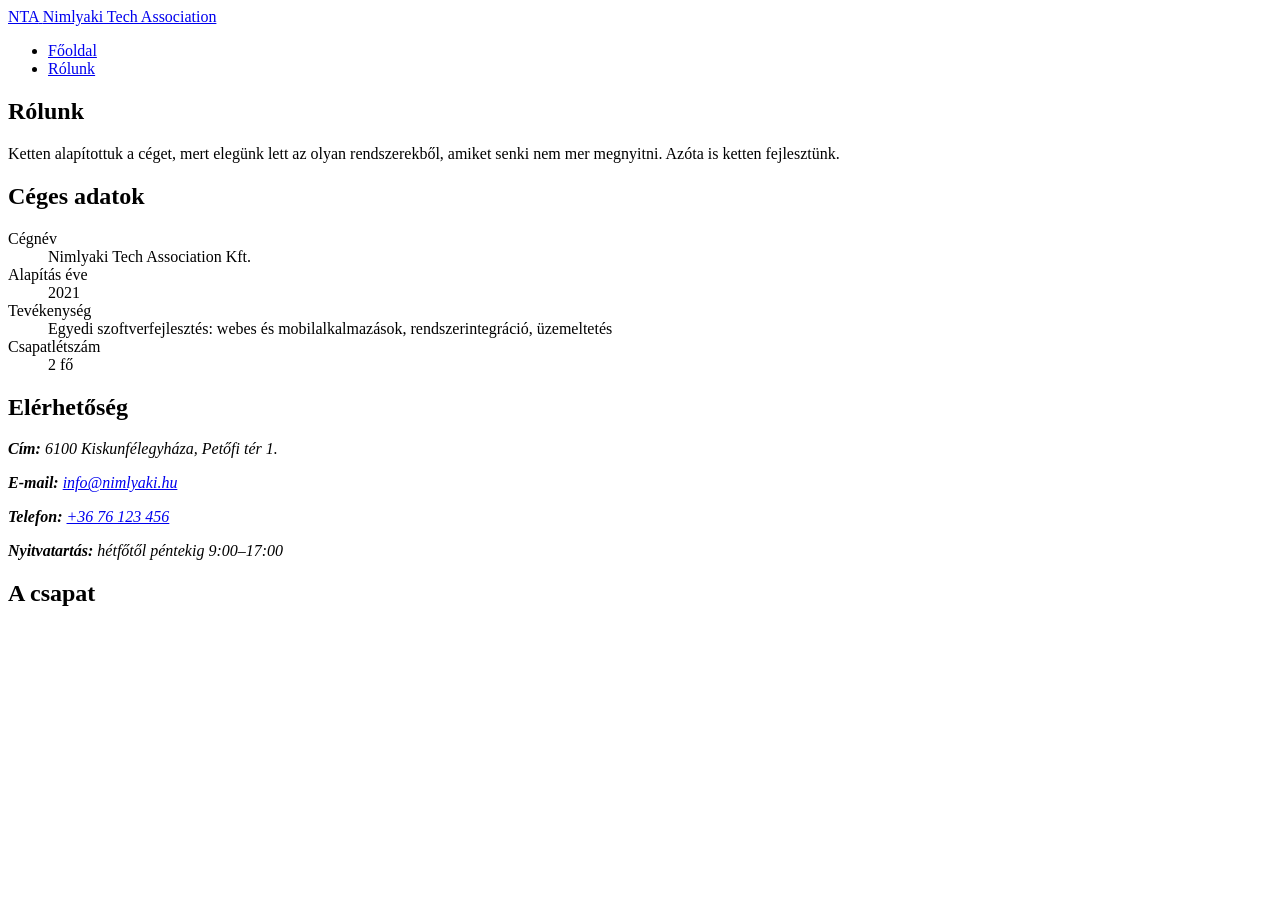
==== rolunk.html @ 2f7d1f88 "fejlec," ====
<!DOCTYPE html>
<html lang="hu">
<head>
  <meta charset="UTF-8">
  <meta name="viewport" content="width=device-width, initial-scale=1.0">
  <title>Rólunk – Nimlyaki Tech Association</title>
  <meta name="description" content="A Nimlyaki Tech Association adatai, elérhetősége és csapata.">
  <link rel="preconnect" href="https://fonts.googleapis.com">
  <link rel="preconnect" href="https://fonts.gstatic.com" crossorigin>
  <link rel="stylesheet" href="https://fonts.googleapis.com/css2?family=IBM+Plex+Sans:wght@400;500&family=Space+Grotesk:wght@500;700&display=swap">
  <link rel="stylesheet" href="css/stilus.css">
</head>
<body>

  <!-- Fejléc: logó + navigáció -->
  <header class="fejlec">
    <a class="logo" href="index.html">
      <span class="logo-jel">NTA</span>
      <span class="logo-nev">Nimlyaki Tech Association</span>
    </a>

    <nav class="menu" aria-label="Fő navigáció">
      <ul>
        <li><a href="index.html">Főoldal</a></li>
        <li><a href="rolunk.html" aria-current="page">Rólunk</a></li>
      </ul>
    </nav>
  </header>

  <main>

    <section class="oldalcim">
      <h1>Rólunk</h1>
      <p>
        Ketten alapítottuk a céget, mert elegünk lett az olyan rendszerekből,
        amiket senki nem mer megnyitni. Azóta is ketten fejlesztünk.
      </p>
    </section>

    <!-- Cégadatok -->
    <section class="adatok">
      <h2>Céges adatok</h2>
      <dl class="adatlista">
        <div class="adatsor">
          <dt>Cégnév</dt>
          <dd>Nimlyaki Tech Association Kft.</dd>
        </div>
        <div class="adatsor">
          <dt>Alapítás éve</dt>
          <dd>2021</dd>
        </div>
        <div class="adatsor">
          <dt>Tevékenység</dt>
          <dd>Egyedi szoftverfejlesztés: webes és mobilalkalmazások, rendszerintegráció, üzemeltetés</dd>
        </div>
        <div class="adatsor">
          <dt>Csapatlétszám</dt>
          <dd>2 fő</dd>
        </div>
      </dl>
    </section>

    <!-- Elérhetőség -->
    <section class="elerhetoseg">
      <h2>Elérhetőség</h2>
      <address class="cim">
        <p><strong>Cím:</strong> 6100 Kiskunfélegyháza, Petőfi tér 1.</p>
        <p><strong>E-mail:</strong> <a href="mailto:info@nimlyaki.hu">info@nimlyaki.hu</a></p>
        <p><strong>Telefon:</strong> <a href="tel:+3676123456">+36 76 123 456</a></p>
        <p><strong>Nyitvatartás:</strong> hétfőtől péntekig 9:00–17:00</p>
      </address>
    </section>

    <!-- Csapattagok -->
    <section class="csapat">
      <h2>A csapat</h2>



</body>
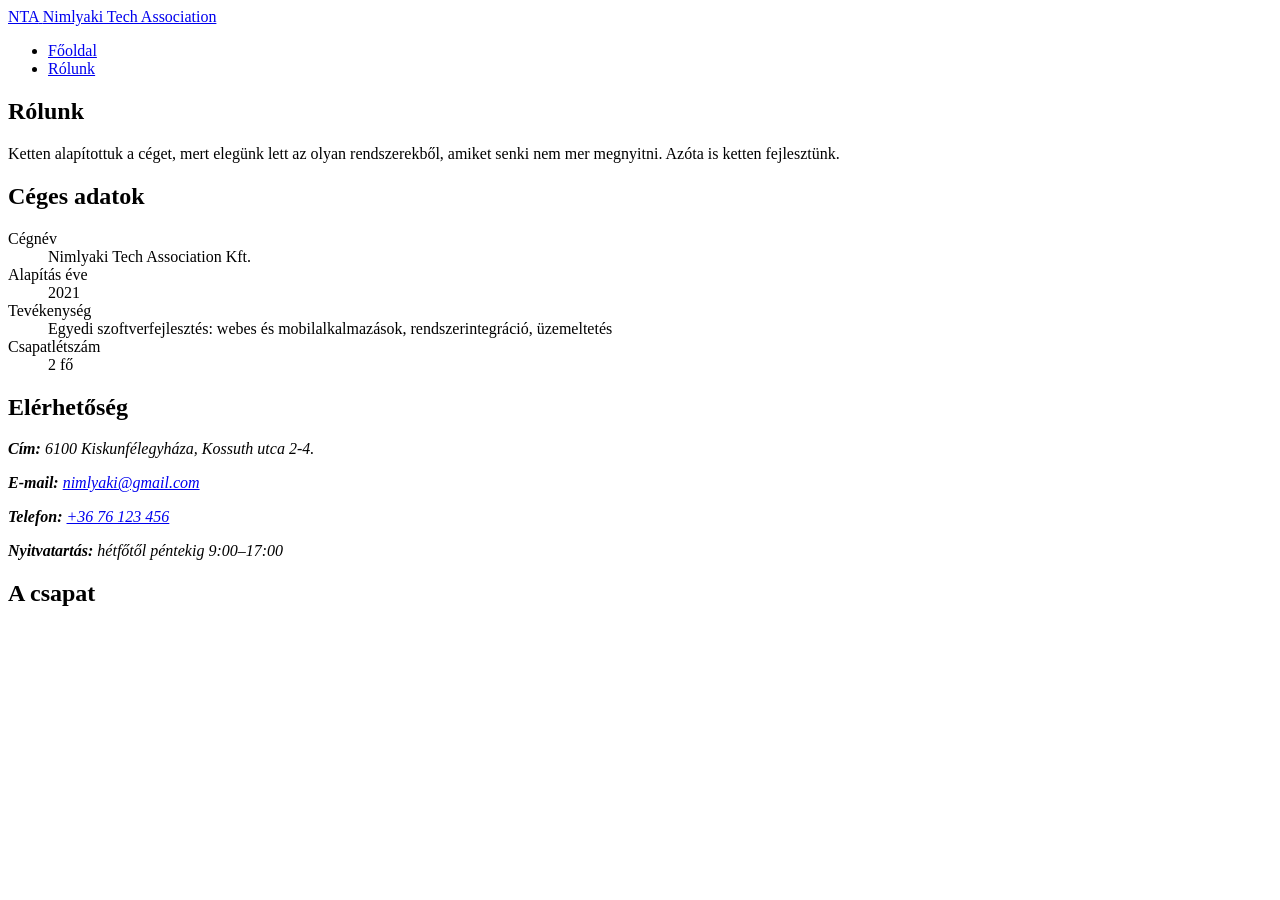
==== commit 809ed364: "cim javitasa" ====
--- a/rolunk.html
+++ b/rolunk.html
@@ -64,8 +64,8 @@
     <section class="elerhetoseg">
       <h2>Elérhetőség</h2>
       <address class="cim">
-        <p><strong>Cím:</strong> 6100 Kiskunfélegyháza, Petőfi tér 1.</p>
-        <p><strong>E-mail:</strong> <a href="mailto:info@nimlyaki.hu">info@nimlyaki.hu</a></p>
+        <p><strong>Cím:</strong> 6100 Kiskunfélegyháza, Kossuth utca 2-4.</p>
+        <p><strong>E-mail:</strong> <a href="mailto:nimlyaki@gmail.com ">nimlyaki@gmail.com</a></p>
         <p><strong>Telefon:</strong> <a href="tel:+3676123456">+36 76 123 456</a></p>
         <p><strong>Nyitvatartás:</strong> hétfőtől péntekig 9:00–17:00</p>
       </address>
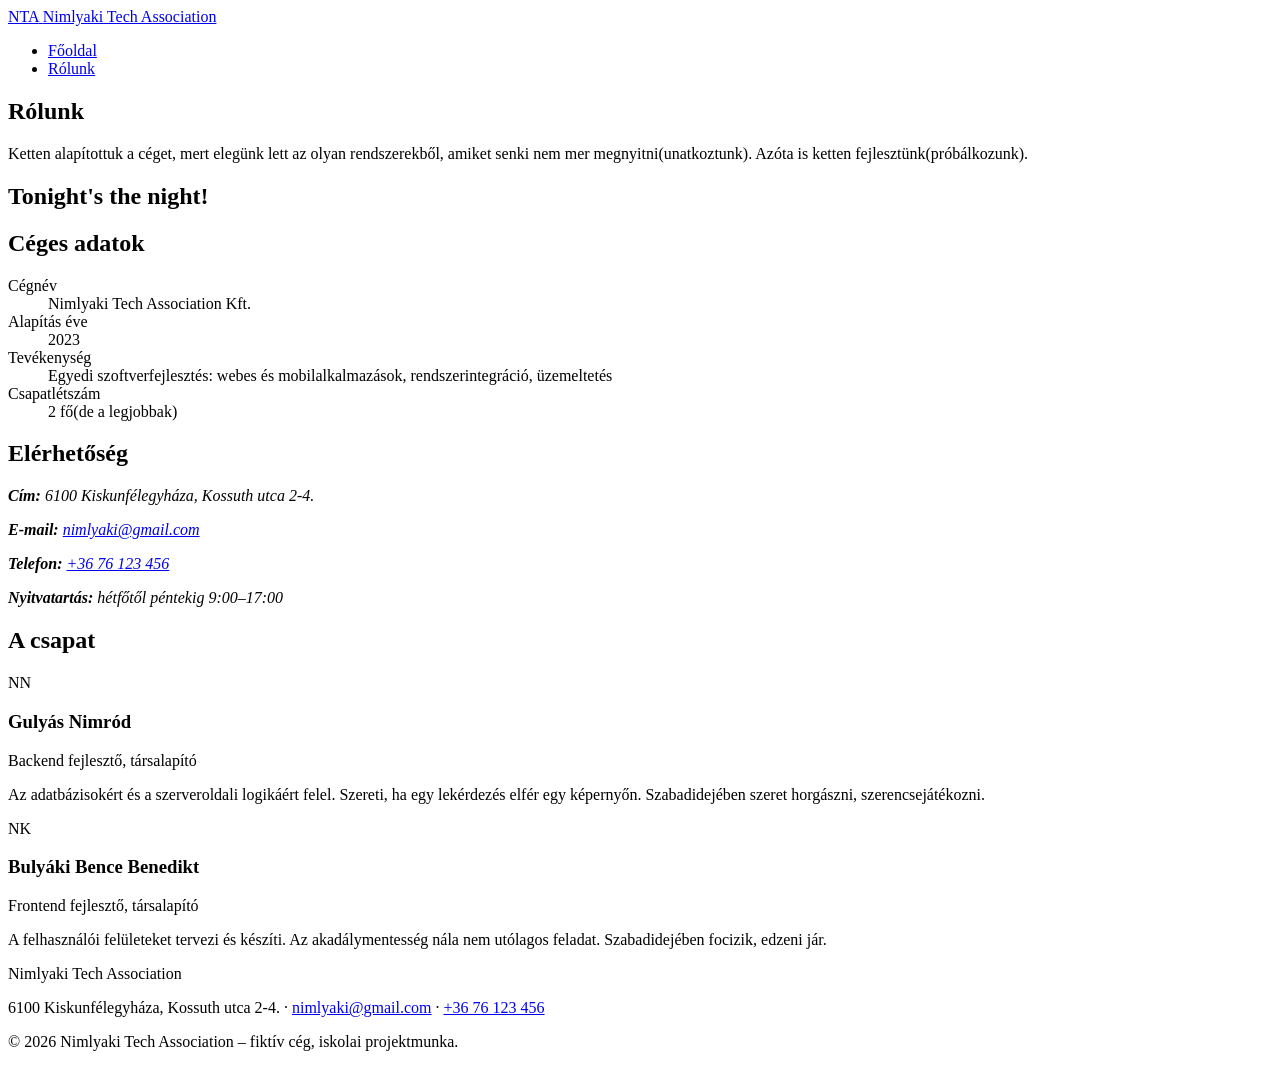
==== commit 5d493cd5: "styles css edit, rolunk html lablec, csapat, elerhetoseg, motto" ====
--- a/rolunk.html
+++ b/rolunk.html
@@ -1,5 +1,6 @@
 <!DOCTYPE html>
 <html lang="hu">
+
 <head>
   <meta charset="UTF-8">
   <meta name="viewport" content="width=device-width, initial-scale=1.0">
@@ -7,9 +8,11 @@
   <meta name="description" content="A Nimlyaki Tech Association adatai, elérhetősége és csapata.">
   <link rel="preconnect" href="https://fonts.googleapis.com">
   <link rel="preconnect" href="https://fonts.gstatic.com" crossorigin>
-  <link rel="stylesheet" href="https://fonts.googleapis.com/css2?family=IBM+Plex+Sans:wght@400;500&family=Space+Grotesk:wght@500;700&display=swap">
+  <link rel="stylesheet"
+    href="https://fonts.googleapis.com/css2?family=IBM+Plex+Sans:wght@400;500&family=Space+Grotesk:wght@500;700&display=swap">
   <link rel="stylesheet" href="css/stilus.css">
 </head>
+
 <body>
 
   <!-- Fejléc: logó + navigáció -->
@@ -33,8 +36,12 @@
       <h1>Rólunk</h1>
       <p>
         Ketten alapítottuk a céget, mert elegünk lett az olyan rendszerekből,
-        amiket senki nem mer megnyitni. Azóta is ketten fejlesztünk.
+        amiket senki nem mer megnyitni(unatkoztunk). Azóta is ketten fejlesztünk(próbálkozunk).
       </p>
+    </section>
+
+    <section class="motto">
+      <h1 aril><strong>Tonight's the night!</strong></h1>
     </section>
 
     <!-- Cégadatok -->
@@ -47,7 +54,7 @@
         </div>
         <div class="adatsor">
           <dt>Alapítás éve</dt>
-          <dd>2021</dd>
+          <dd>2023</dd>
         </div>
         <div class="adatsor">
           <dt>Tevékenység</dt>
@@ -55,7 +62,7 @@
         </div>
         <div class="adatsor">
           <dt>Csapatlétszám</dt>
-          <dd>2 fő</dd>
+          <dd>2 fő(de a legjobbak)</dd>
         </div>
       </dl>
     </section>
@@ -71,10 +78,45 @@
       </address>
     </section>
 
-    <!-- Csapattagok -->
     <section class="csapat">
       <h2>A csapat</h2>
 
+      <div class="racs">
+        <article class="tag">
+          <p class="tag-monogram">NN</p>
+          <h3>Gulyás Nimród</h3>
+          <p class="tag-szerep">Backend fejlesztő, társalapító</p>
+          <p>
+            Az adatbázisokért és a szerveroldali logikáért felel. Szereti, ha egy
+            lekérdezés elfér egy képernyőn. Szabadidejében szeret horgászni, szerencsejátékozni.
+          </p>
+        </article>
+
+        <article class="tag">
+          <p class="tag-monogram">NK</p>
+          <h3>Bulyáki Bence Benedikt</h3>
+          <p class="tag-szerep">Frontend fejlesztő, társalapító</p>
+          <p>
+            A felhasználói felületeket tervezi és készíti. Az akadálymentesség nála
+            nem utólagos feladat. Szabadidejében focizik, edzeni jár.
+          </p>
+        </article>
+      </div>
+    </section>
+
+  </main>
+
+  <!-- Lábléc -->
+  <footer class="lablec">
+    <p class="lablec-nev">Nimlyaki Tech Association</p>
+    <p>6100 Kiskunfélegyháza, Kossuth utca 2-4. &middot; <a href="mailto:nimlyaki@gmail.com">nimlyaki@gmail.com</a> &middot; <a
+        href="tel:+3676123456">+36 76 123 456</a></p>
+    <p class="lablec-kicsi">&copy; 2026 Nimlyaki Tech Association – fiktív cég, iskolai projektmunka.</p>
+  </footer>
+
+</body>
+
+</html>
 
 
 </body>
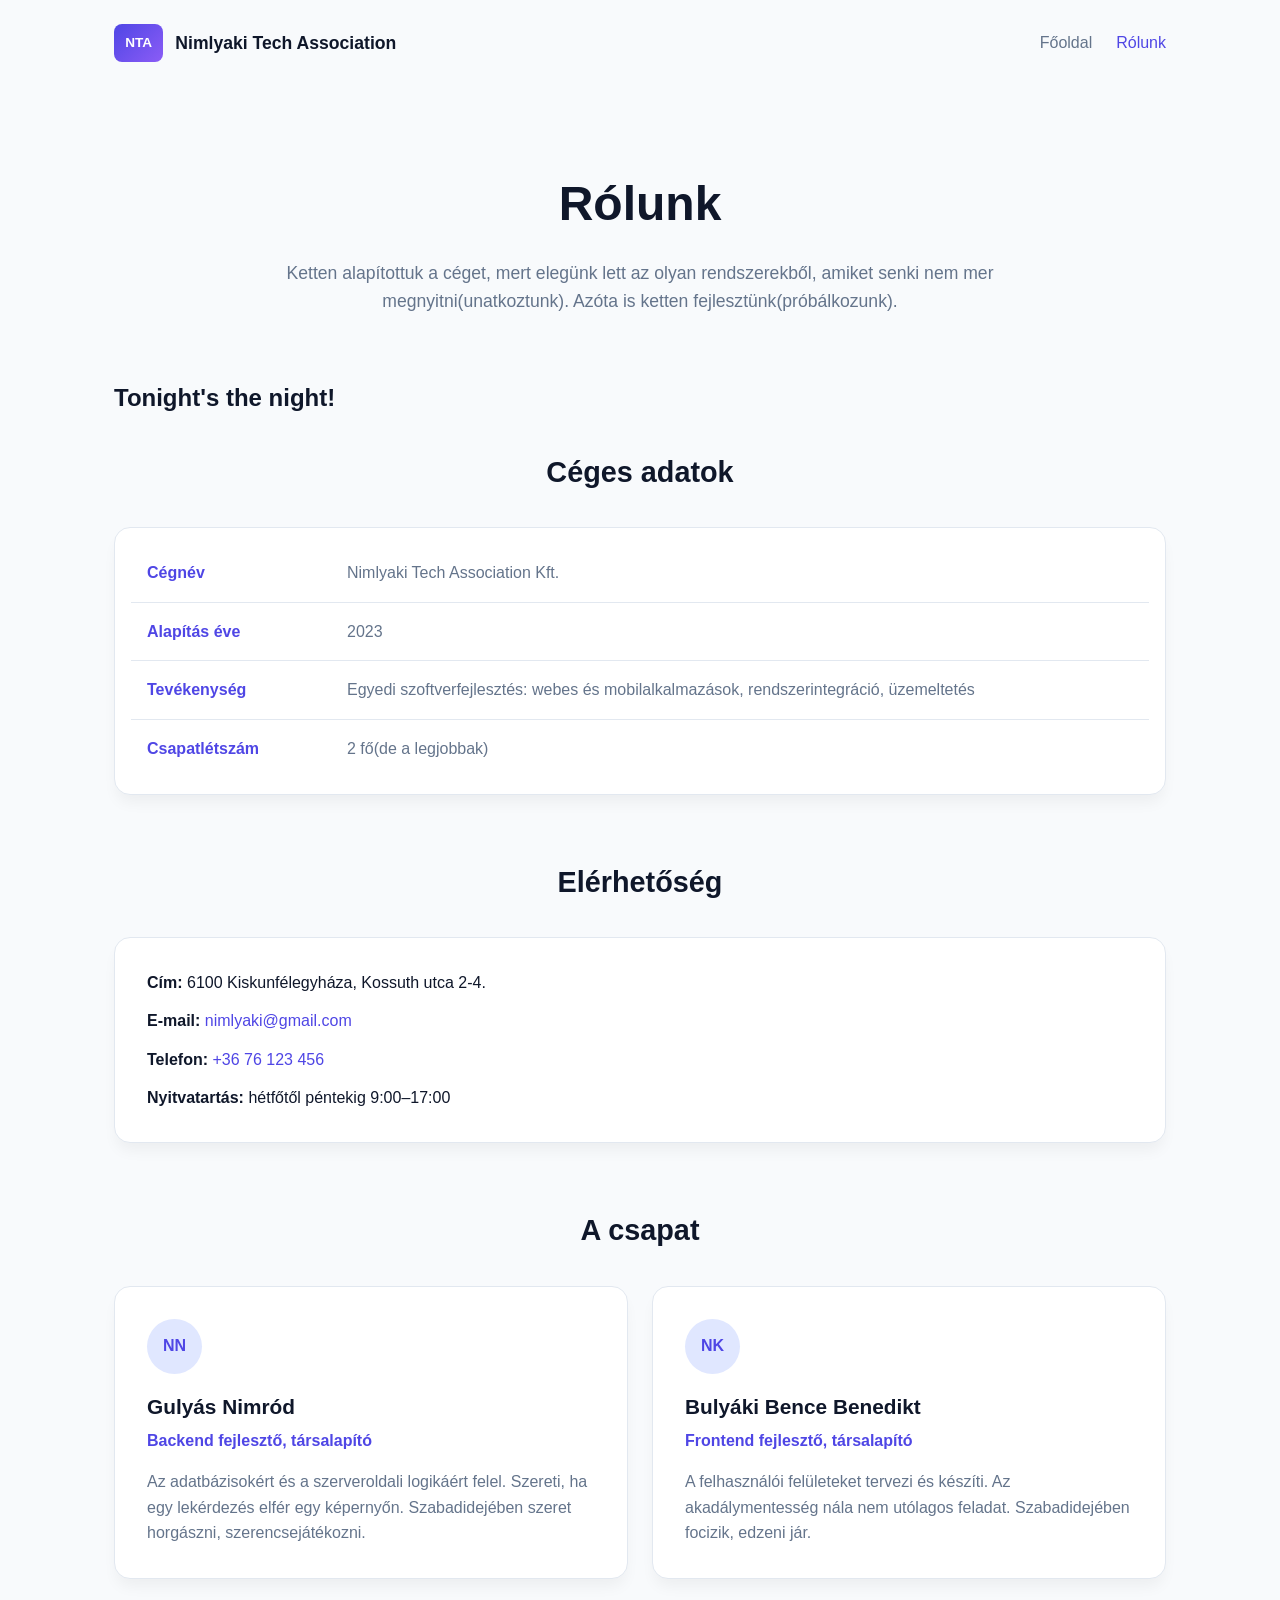
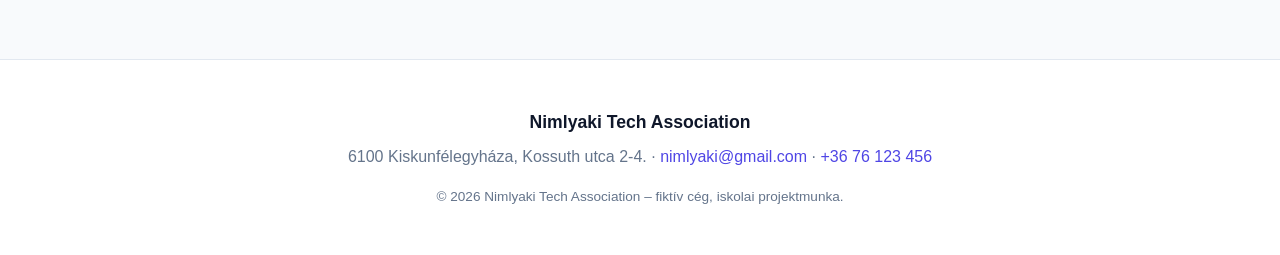
==== commit dab6a8c3: "css szinbeli igazitas" ====
--- a/rolunk.html
+++ b/rolunk.html
@@ -10,7 +10,8 @@
   <link rel="preconnect" href="https://fonts.gstatic.com" crossorigin>
   <link rel="stylesheet"
     href="https://fonts.googleapis.com/css2?family=IBM+Plex+Sans:wght@400;500&family=Space+Grotesk:wght@500;700&display=swap">
-  <link rel="stylesheet" href="css/stilus.css">
+  <link rel="stylesheet" href="rolunk.css">  
+
 </head>
 
 <body>
--- a/rolunk.css
+++ b/rolunk.css
@@ -0,0 +1,390 @@
+
+:root {
+    --primary: #4f46e5;
+    --primary-hover: #4338ca;
+
+    --bg-body: #f8fafc;
+    --bg-card: #ffffff;
+
+    --text-main: #0f172a;
+    --text-muted: #64748b;
+
+    --accent-light: #e0e7ff;
+    --border-color: #e2e8f0;
+
+    --radius-sm: 8px;
+    --radius-lg: 16px;
+
+    --shadow-sm: 0 1px 3px rgba(0, 0, 0, 0.1);
+    --shadow-md: 0 10px 15px -3px rgba(0, 0, 0, 0.05);
+}
+
+
+/* Alap beállítások */
+
+* {
+    box-sizing: border-box;
+    margin: 0;
+    padding: 0;
+}
+
+body {
+    font-family: Arial, sans-serif;
+    background-color: var(--bg-body);
+    color: var(--text-main);
+    line-height: 1.6;
+    min-height: 100vh;
+}
+
+
+/* ==========================================
+   Fejléc
+========================================== */
+
+.fejlec {
+    max-width: 1100px;
+    margin: 0 auto;
+    padding: 1.5rem;
+
+    display: flex;
+    justify-content: space-between;
+    align-items: center;
+}
+
+.logo {
+    display: flex;
+    align-items: center;
+    gap: 0.75rem;
+
+    text-decoration: none;
+    color: var(--text-main);
+    font-weight: bold;
+}
+
+.logo-jel {
+    background: linear-gradient(135deg, var(--primary), #8b5cf6);
+    color: white;
+
+    padding: 0.5rem 0.7rem;
+    border-radius: var(--radius-sm);
+
+    font-size: 0.85rem;
+}
+
+.logo-nev {
+    font-size: 1.1rem;
+}
+
+
+/* ==========================================
+   Navigáció
+========================================== */
+
+.menu ul {
+    display: flex;
+    list-style: none;
+    gap: 1.5rem;
+}
+
+.menu a {
+    text-decoration: none;
+    color: var(--text-muted);
+    font-weight: 500;
+
+    transition: color 0.2s;
+}
+
+.menu a:hover,
+.menu a[aria-current="page"] {
+    color: var(--primary);
+}
+
+
+/* ==========================================
+   Fő tartalom
+========================================== */
+
+main {
+    max-width: 1100px;
+    margin: 0 auto;
+    padding: 2rem 1.5rem 5rem;
+}
+
+
+/* ==========================================
+   Oldalcím
+========================================== */
+
+.oldalcim {
+    text-align: center;
+
+    padding: 3rem 1rem 4rem;
+
+    max-width: 780px;
+    margin: 0 auto;
+}
+
+.oldalcim h1 {
+    font-size: 3rem;
+    margin-bottom: 1rem;
+}
+
+.oldalcim p {
+    font-size: 1.1rem;
+    color: var(--text-muted);
+}
+
+
+/* ==========================================
+   Céges adatok
+========================================== */
+
+.adatok {
+    margin-top: 2rem;
+}
+
+.adatok h2,
+.elerhetoseg h2,
+.csapat h2 {
+    text-align: center;
+
+    font-size: 1.8rem;
+    margin-bottom: 2rem;
+}
+
+
+/* Adatok kártya */
+
+.adatlista {
+    background-color: var(--bg-card);
+
+    border: 1px solid var(--border-color);
+    border-radius: var(--radius-lg);
+
+    box-shadow: var(--shadow-md);
+
+    padding: 1rem;
+}
+
+.adatsor {
+    display: flex;
+
+    padding: 1rem;
+
+    border-bottom: 1px solid var(--border-color);
+}
+
+.adatsor:last-child {
+    border-bottom: none;
+}
+
+.adatsor dt {
+    width: 200px;
+
+    font-weight: bold;
+    color: var(--primary);
+}
+
+.adatsor dd {
+    color: var(--text-muted);
+}
+
+
+/* ==========================================
+   Elérhetőség
+========================================== */
+
+.elerhetoseg {
+    margin-top: 4rem;
+}
+
+.cim {
+    background-color: var(--bg-card);
+
+    padding: 2rem;
+
+    border: 1px solid var(--border-color);
+    border-radius: var(--radius-lg);
+
+    box-shadow: var(--shadow-md);
+
+    font-style: normal;
+}
+
+.cim p {
+    margin-bottom: 0.8rem;
+}
+
+.cim p:last-child {
+    margin-bottom: 0;
+}
+
+.cim strong {
+    color: var(--text-main);
+}
+
+.cim a {
+    color: var(--primary);
+    text-decoration: none;
+}
+
+.cim a:hover {
+    color: var(--primary-hover);
+    text-decoration: underline;
+}
+
+
+/* ==========================================
+   Csapat
+========================================== */
+
+.csapat {
+    margin-top: 4rem;
+}
+
+.racs {
+    display: grid;
+
+    grid-template-columns: repeat(2, 1fr);
+
+    gap: 1.5rem;
+}
+
+.tag {
+    background-color: var(--bg-card);
+
+    padding: 2rem;
+
+    border-radius: var(--radius-lg);
+    border: 1px solid var(--border-color);
+
+    box-shadow: var(--shadow-md);
+
+    transition: transform 0.2s, box-shadow 0.2s;
+}
+
+.tag:hover {
+    transform: translateY(-4px);
+
+    box-shadow: var(--shadow-md);
+}
+
+
+/* Monogram */
+
+.tag-monogram {
+    width: 55px;
+    height: 55px;
+
+    display: flex;
+    align-items: center;
+    justify-content: center;
+
+    background-color: var(--accent-light);
+    color: var(--primary);
+
+    border-radius: 50%;
+
+    font-weight: bold;
+
+    margin-bottom: 1rem;
+}
+
+.tag h3 {
+    font-size: 1.3rem;
+    margin-bottom: 0.3rem;
+}
+
+.tag-szerep {
+    color: var(--primary);
+    font-weight: bold;
+
+    margin-bottom: 1rem;
+}
+
+.tag > p:last-child {
+    color: var(--text-muted);
+}
+
+
+/* ==========================================
+   Lábléc
+========================================== */
+
+.lablec {
+    text-align: center;
+
+    background-color: #ffffff;
+
+    border-top: 1px solid var(--border-color);
+
+    padding: 3rem 1.5rem;
+
+    color: var(--text-muted);
+}
+
+.lablec-nev {
+    color: var(--text-main);
+
+    font-size: 1.1rem;
+    font-weight: bold;
+
+    margin-bottom: 0.5rem;
+}
+
+.lablec a {
+    color: var(--primary);
+    text-decoration: none;
+}
+
+.lablec a:hover {
+    text-decoration: underline;
+}
+
+.lablec-kicsi {
+    margin-top: 1rem;
+    font-size: 0.85rem;
+}
+
+
+/* ==========================================
+   Mobil nézet
+========================================== */
+
+@media (max-width: 640px) {
+
+    .fejlec {
+        flex-direction: column;
+        gap: 1.25rem;
+    }
+
+    .menu ul {
+        gap: 1rem;
+    }
+
+    .oldalcim {
+        padding: 2rem 0;
+    }
+
+    .oldalcim h1 {
+        font-size: 2.3rem;
+    }
+
+    .adatsor {
+        flex-direction: column;
+        gap: 0.3rem;
+    }
+
+    .adatsor dt {
+        width: 100%;
+    }
+
+    .racs {
+        grid-template-columns: 1fr;
+    }
+
+    .tag {
+        width: 100%;
+    }
+}
+```
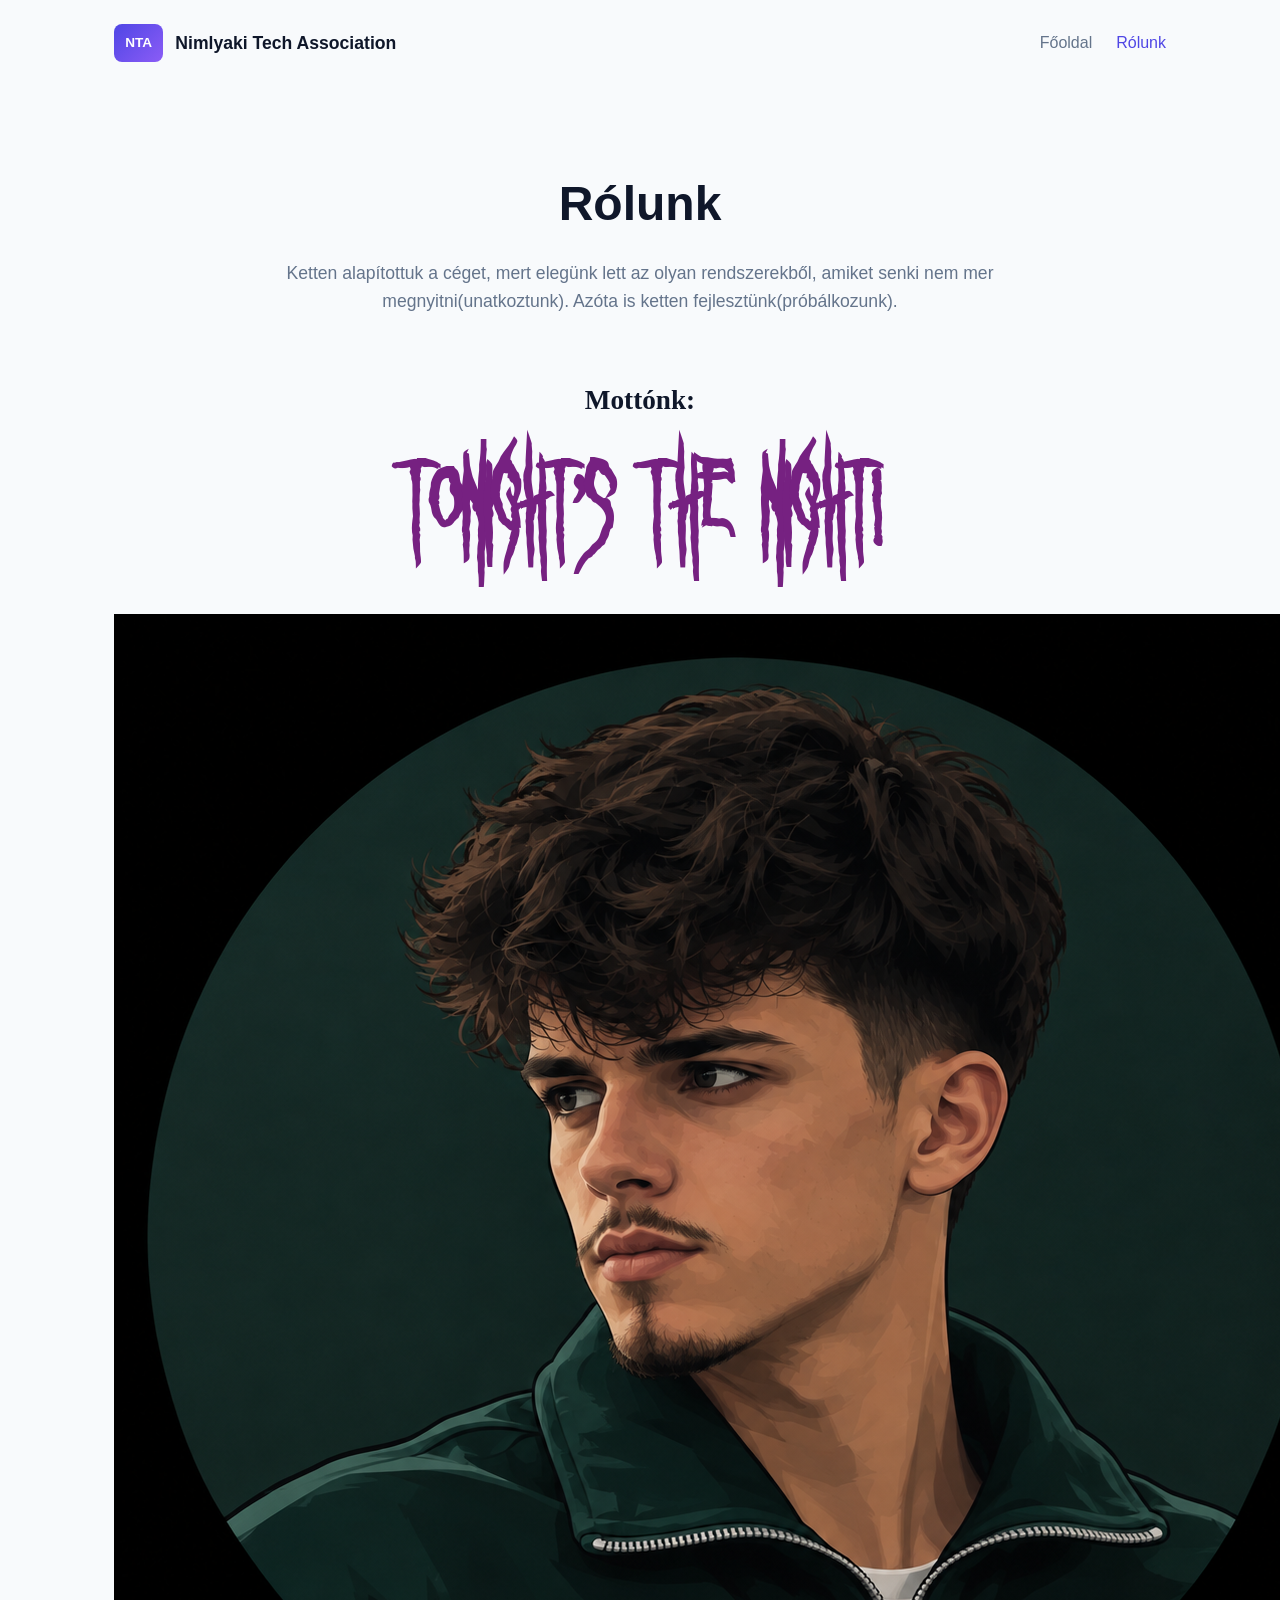
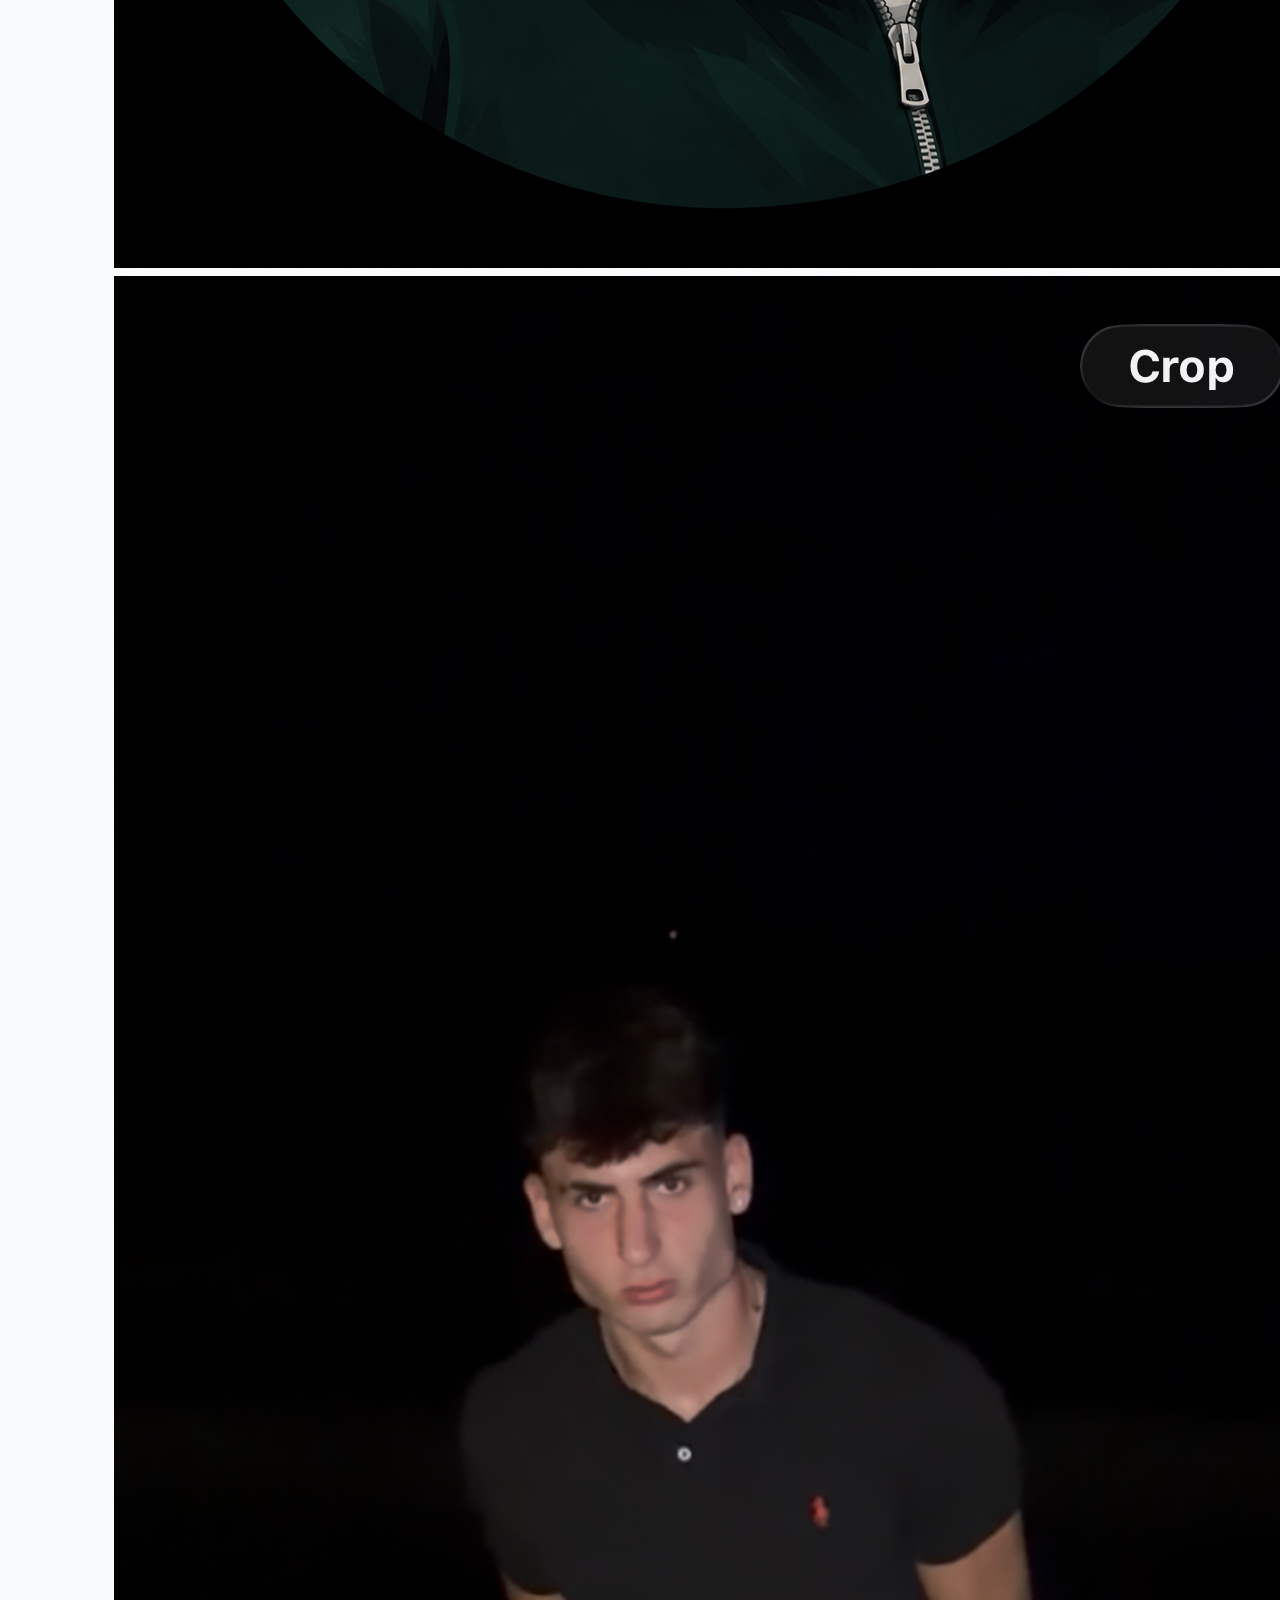
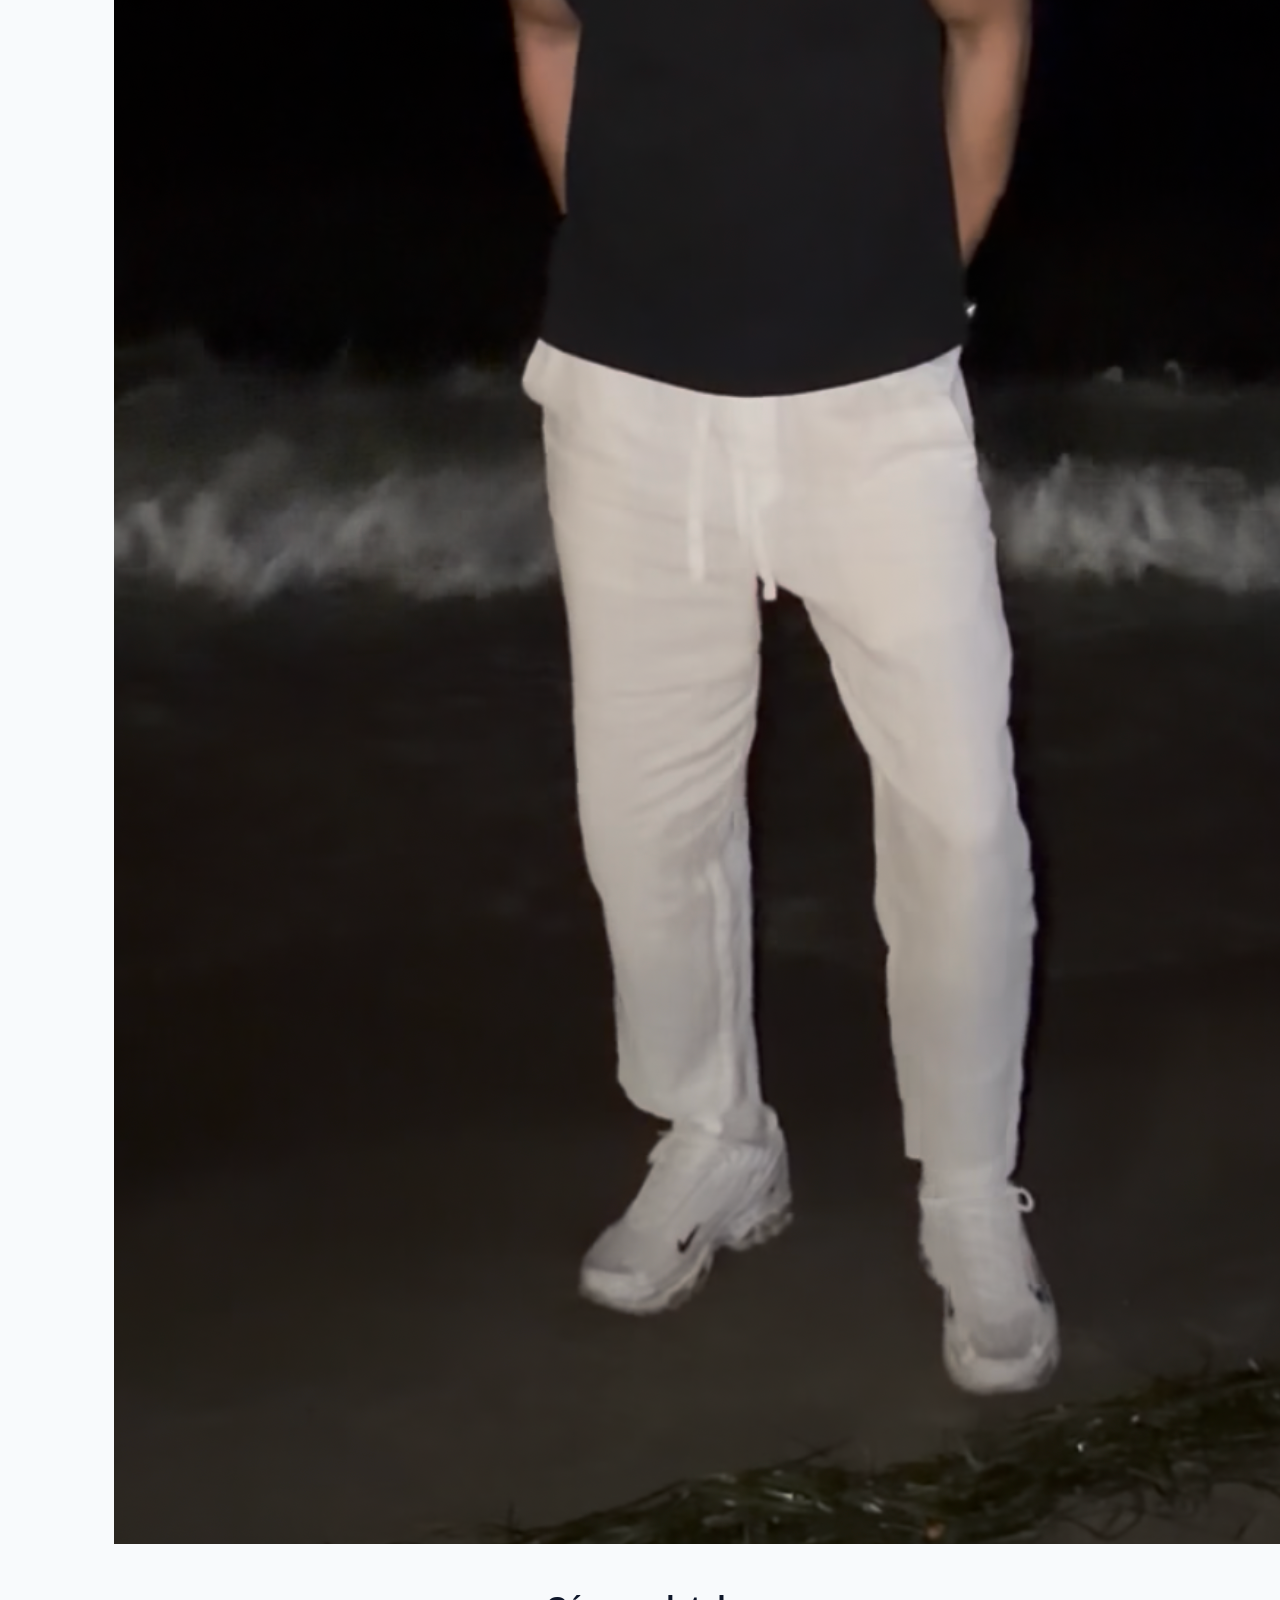
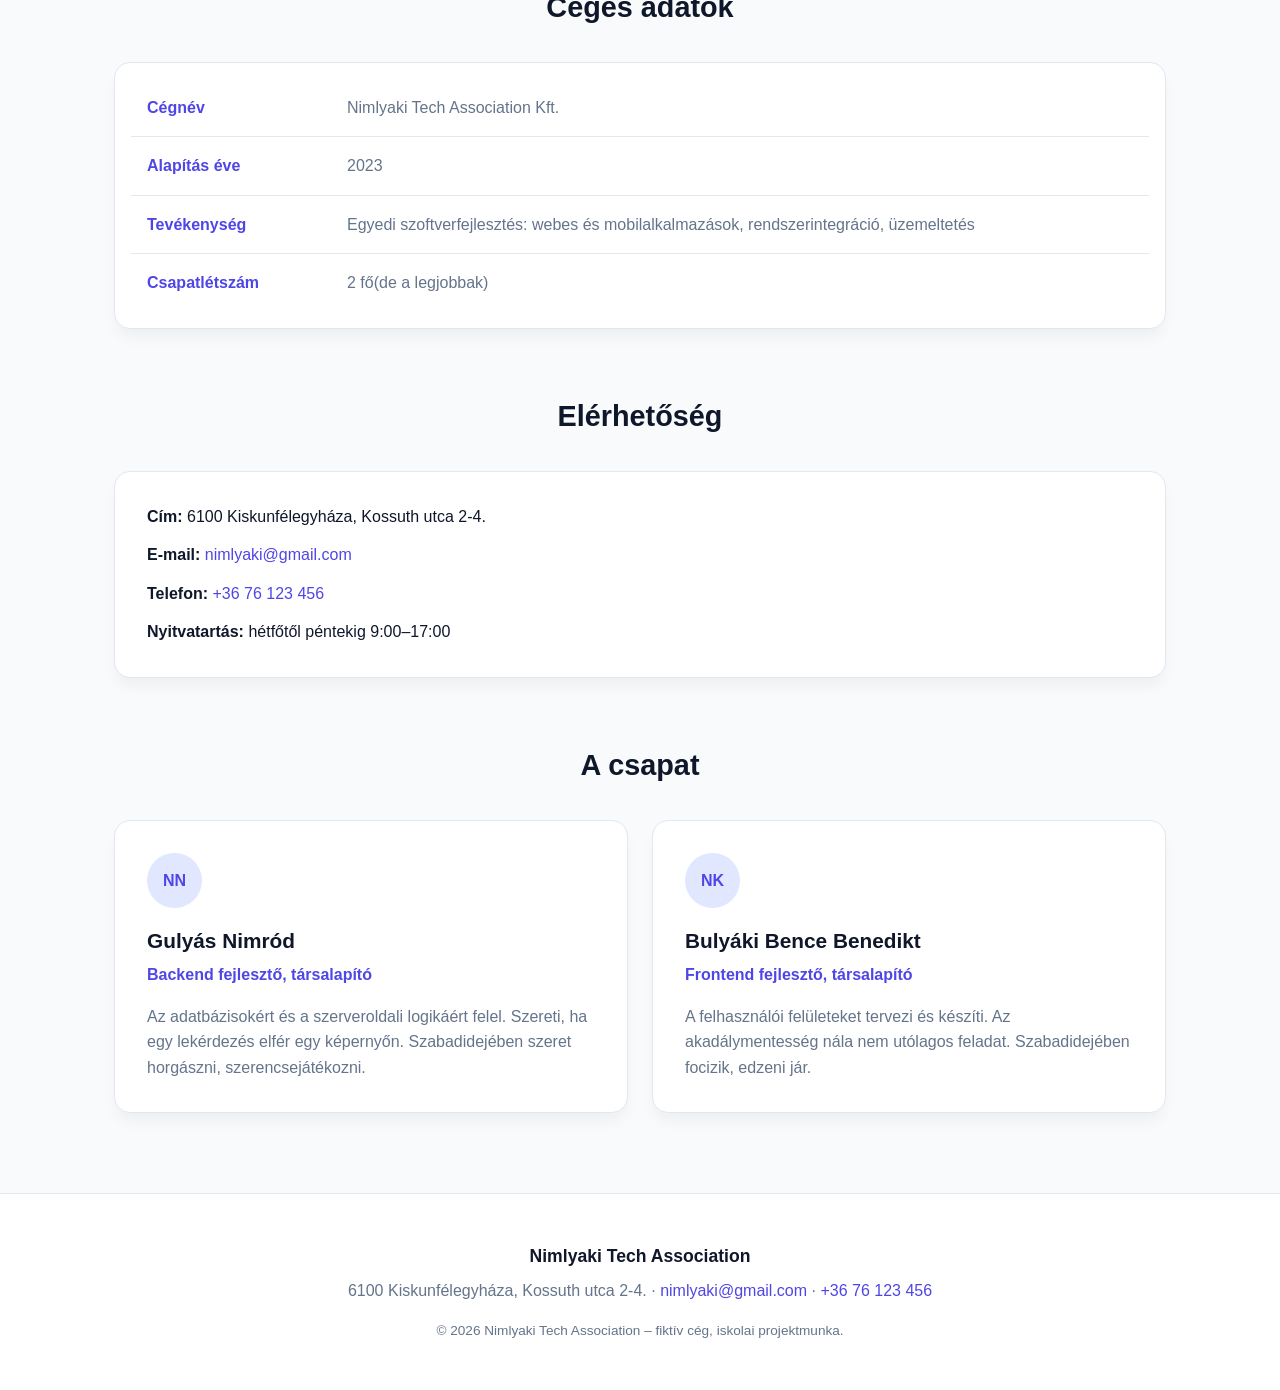
==== commit bf92a032: "motto fejlesztese, kepek csatolasa" ====
--- a/rolunk.html
+++ b/rolunk.html
@@ -42,7 +42,14 @@
     </section>
 
     <section class="motto">
+      <H2>Mottónk:</H2>
       <h1 aril><strong>Tonight's the night!</strong></h1>
+    </section>
+
+    <section class="kepeink">
+      <img src="kepek/nimrod.png" alt="nimichi">
+      <img src="kepek/bulyaki.png" alt="bulyakhi">
+
     </section>
 
     <!-- Cégadatok -->
--- a/rolunk.css
+++ b/rolunk.css
@@ -75,6 +75,77 @@
     font-size: 1.1rem;
 }
 
+@font-face {
+  font-family: 'sajatfont'; /* Ezen a néven hivatkozol rá később */
+  src: url('ghastly_panic.ttf') format('truetype'); /* A fájl pontos útvonala */
+  font-weight: normal;
+  font-style: normal;
+}
+
+.motto h1{
+    text-align: center;
+  font-family: 'sajatfont';
+  font-size: 7.5rem;
+  color: #762181;
+}
+
+.motto h2{
+    text-align: center;
+    font-family: Garamond, serif;
+    font-size: 1.7rem;
+
+}
+
+/* Szekció és elrendezés */
+.kepek-szekcio {
+  padding: 3rem 1rem;
+  display: flex;
+  justify-content: center;
+}
+
+.kepek-kontener {
+  display: flex;
+  gap: 2.5rem;
+  justify-content: center;
+  align-items: center;
+  flex-wrap: wrap; /* Mobilon automatikusan egymás alá ugranak */
+  max-width: 800px;
+  width: 100%;
+}
+
+/* Kártya és kép formázás */
+.kep-kartya {
+  flex: 1 1 280px;
+  max-width: 360px;
+}
+
+.kep-kartya img {
+  width: 100%;
+  aspect-ratio: 4 / 5; /* Modern, álló formátumú képarány */
+  object-fit: cover;
+  
+  /* Modern aszimmetrikus lekerekítés (nem szögletes kocka) */
+  border-radius: 45px 12px 45px 12px;
+  
+  /* Lágy, lebegő árnyék és finom szegély */
+  box-shadow: 0 20px 35px -10px rgba(79, 70, 229, 0.25);
+  border: 3px solid #ffffff;
+  
+  /* Sima átmenet az animációhoz */
+  transition: all 0.4s cubic-bezier(0.175, 0.885, 0.32, 1.275);
+}
+
+/* A második kép tükrözött formát kap a ritmus kedvéért */
+.kep-kartya:nth-child(2) img {
+  border-radius: 12px 45px 12px 45px;
+}
+
+/* Interaktív effekt (egérrámutatáskor) */
+.kep-kartya img:hover {
+  transform: translateY(-8px) scale(1.02);
+  box-shadow: 0 28px 45px -12px rgba(79, 70, 229, 0.4);
+  border-radius: 28px; /* Rámutatáskor visszalágyul egyenletes formára */
+}
 
 /* ==========================================
    Navigáció
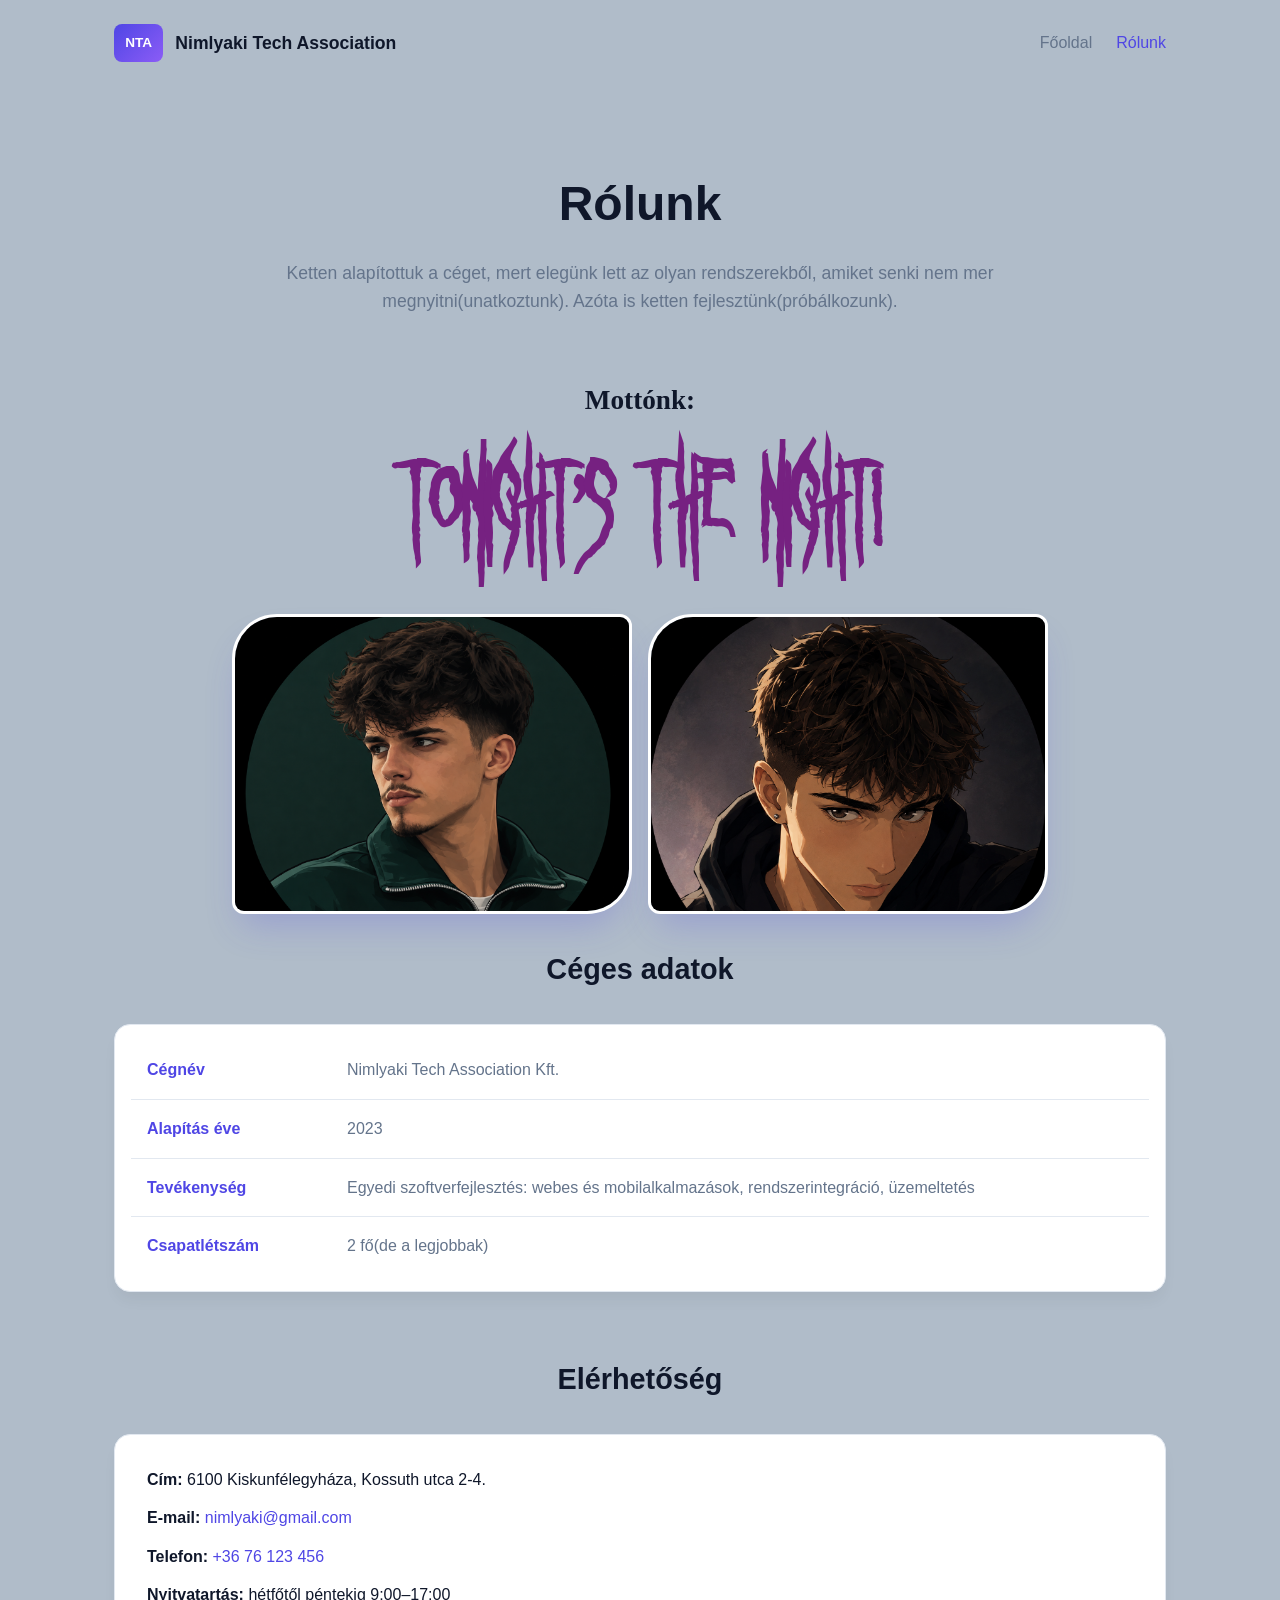
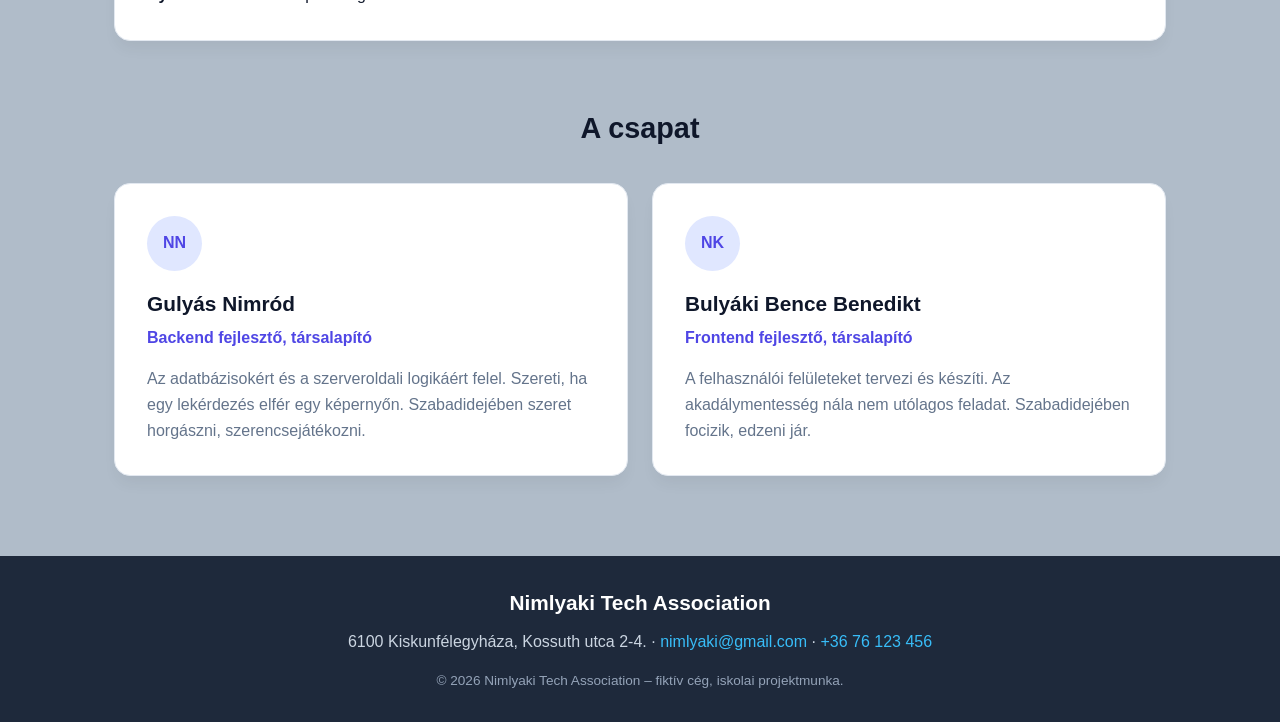
==== commit f1526208: "kpe" ====
--- a/rolunk.html
+++ b/rolunk.html
@@ -48,7 +48,7 @@
 
     <section class="kepeink">
       <img src="kepek/nimrod.png" alt="nimichi">
-      <img src="kepek/bulyaki.png" alt="bulyakhi">
+      <img src="kepek/image.png" alt="bulyakhi">
 
     </section>
 
--- a/rolunk.css
+++ b/rolunk.css
@@ -30,16 +30,13 @@
 
 body {
     font-family: Arial, sans-serif;
-    background-color: var(--bg-body);
+    background-color: #b0bcc9;
     color: var(--text-main);
     line-height: 1.6;
     min-height: 100vh;
 }
 
 
-/* ==========================================
-   Fejléc
-========================================== */
 
 .fejlec {
     max-width: 1100px;
@@ -96,7 +93,7 @@
 
 }
 
-/* Szekció és elrendezés */
+
 .kepek-szekcio {
   padding: 3rem 1rem;
   display: flex;
@@ -108,48 +105,36 @@
   gap: 2.5rem;
   justify-content: center;
   align-items: center;
-  flex-wrap: wrap; /* Mobilon automatikusan egymás alá ugranak */
+  flex-wrap: wrap; 
   max-width: 800px;
   width: 100%;
 }
 
-/* Kártya és kép formázás */
 .kep-kartya {
   flex: 1 1 280px;
   max-width: 360px;
 }
 
-.kep-kartya img {
+.kepeink img {
   width: 100%;
-  aspect-ratio: 4 / 5; /* Modern, álló formátumú képarány */
+  aspect-ratio: 4 / 5; 
   object-fit: cover;
-  
-  /* Modern aszimmetrikus lekerekítés (nem szögletes kocka) */
   border-radius: 45px 12px 45px 12px;
-  
-  /* Lágy, lebegő árnyék és finom szegély */
   box-shadow: 0 20px 35px -10px rgba(79, 70, 229, 0.25);
   border: 3px solid #ffffff;
-  
-  /* Sima átmenet az animációhoz */
   transition: all 0.4s cubic-bezier(0.175, 0.885, 0.32, 1.275);
 }
 
-/* A második kép tükrözött formát kap a ritmus kedvéért */
-.kep-kartya:nth-child(2) img {
+.kepeink:nth-child(2) img {
   border-radius: 12px 45px 12px 45px;
 }
 
-/* Interaktív effekt (egérrámutatáskor) */
-.kep-kartya img:hover {
+.kepeink img:hover {
   transform: translateY(-8px) scale(1.02);
   box-shadow: 0 28px 45px -12px rgba(79, 70, 229, 0.4);
-  border-radius: 28px; /* Rámutatáskor visszalágyul egyenletes formára */
-}
-
-/* ==========================================
-   Navigáció
-========================================== */
+  border-radius: 28px;
+}
+
 
 .menu ul {
     display: flex;
@@ -171,10 +156,6 @@
 }
 
 
-/* ==========================================
-   Fő tartalom
-========================================== */
-
 main {
     max-width: 1100px;
     margin: 0 auto;
@@ -182,9 +163,6 @@
 }
 
 
-/* ==========================================
-   Oldalcím
-========================================== */
 
 .oldalcim {
     text-align: center;
@@ -205,10 +183,6 @@
     color: var(--text-muted);
 }
 
-
-/* ==========================================
-   Céges adatok
-========================================== */
 
 .adatok {
     margin-top: 2rem;
@@ -224,8 +198,6 @@
 }
 
 
-/* Adatok kártya */
-
 .adatlista {
     background-color: var(--bg-card);
 
@@ -260,10 +232,6 @@
     color: var(--text-muted);
 }
 
-
-/* ==========================================
-   Elérhetőség
-========================================== */
 
 .elerhetoseg {
     margin-top: 4rem;
@@ -305,9 +273,6 @@
 }
 
 
-/* ==========================================
-   Csapat
-========================================== */
 
 .csapat {
     margin-top: 4rem;
@@ -340,8 +305,6 @@
     box-shadow: var(--shadow-md);
 }
 
-
-/* Monogram */
 
 .tag-monogram {
     width: 55px;
@@ -378,49 +341,39 @@
 }
 
 
-/* ==========================================
-   Lábléc
-========================================== */
-
 .lablec {
-    text-align: center;
-
-    background-color: #ffffff;
-
-    border-top: 1px solid var(--border-color);
-
-    padding: 3rem 1.5rem;
-
-    color: var(--text-muted);
+  background-color: #1e293b;
+  color: #cbd5e1;
+  text-align: center;
+  padding: 30px 20px;
+  font-family: sans-serif;
+  line-height: 1.6;
 }
 
 .lablec-nev {
-    color: var(--text-main);
-
-    font-size: 1.1rem;
-    font-weight: bold;
-
-    margin-bottom: 0.5rem;
+  font-size: 1.3rem;
+  font-weight: bold;
+  color: #ffffff;
+  margin-bottom: 10px;
 }
 
 .lablec a {
-    color: var(--primary);
-    text-decoration: none;
+  color: #38bdf8;
+  text-decoration: none;
+  transition: color 0.2s;
 }
 
 .lablec a:hover {
-    text-decoration: underline;
+  color: #7dd3fc;
+  text-decoration: underline;
 }
 
 .lablec-kicsi {
-    margin-top: 1rem;
-    font-size: 0.85rem;
-}
-
-
-/* ==========================================
-   Mobil nézet
-========================================== */
+  font-size: 0.85rem;
+  color: #94a3b8;
+  margin-top: 15px;
+}
+
 
 @media (max-width: 640px) {
 
@@ -458,4 +411,18 @@
         width: 100%;
     }
 }
-```+
+.kepeink{
+    display: flex;
+    gap: 16px;
+    justify-content: center;
+    align-items: center;
+}
+
+.kepeink img{
+    width: 100%;
+    max-width: 400px;
+    height: 300px;
+    object-fit: cover;
+    object-position: center 20%;
+}
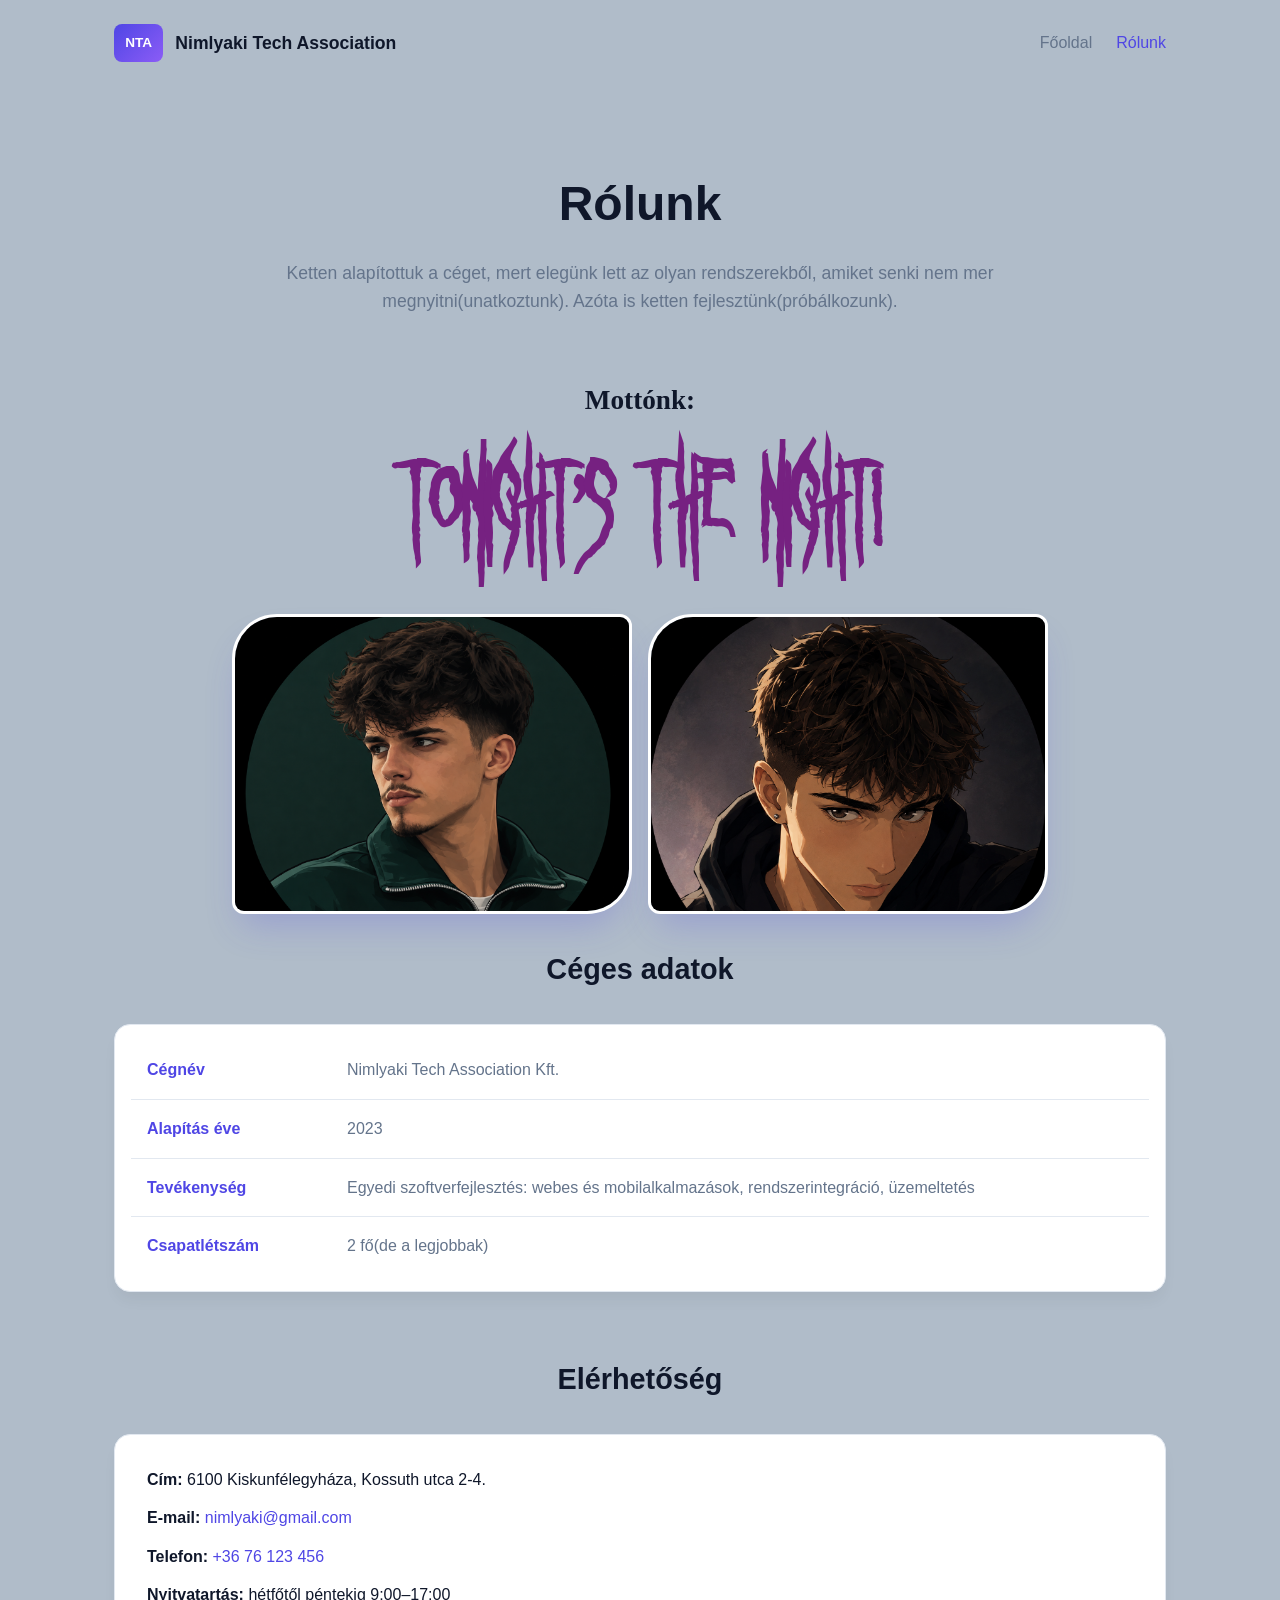
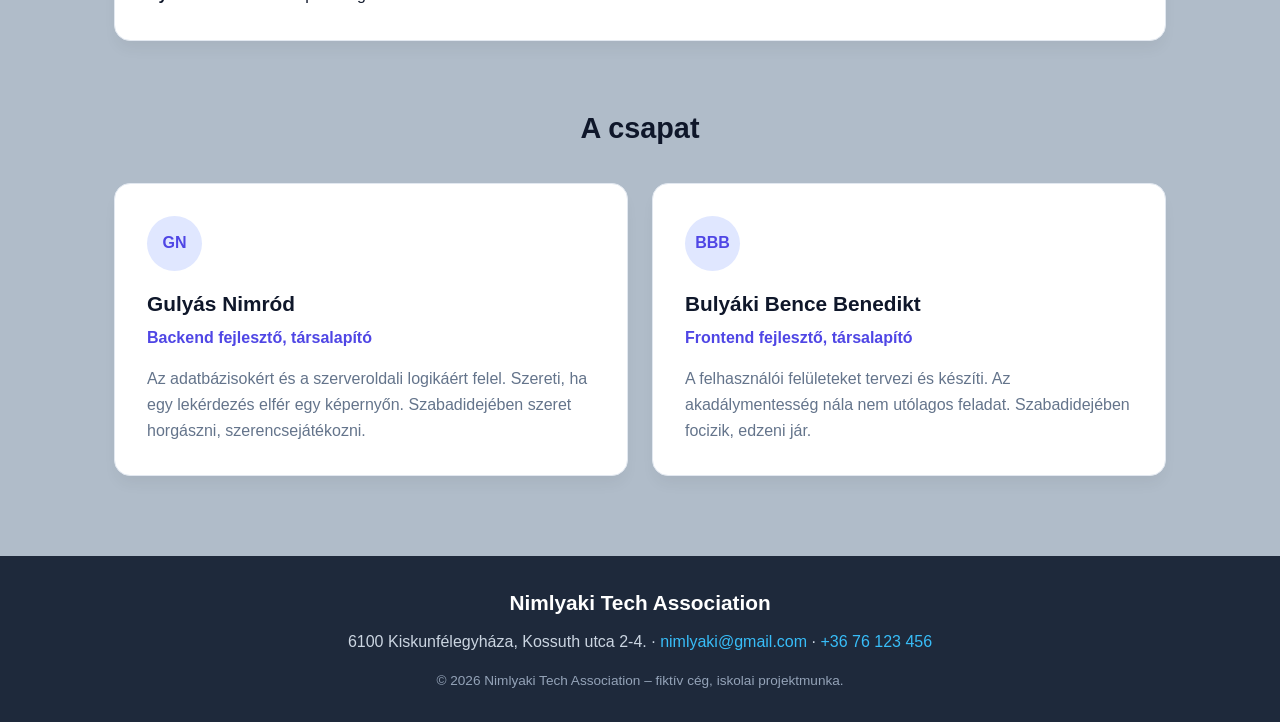
==== commit ca94b4c2: "monogram" ====
--- a/rolunk.html
+++ b/rolunk.html
@@ -91,7 +91,7 @@
 
       <div class="racs">
         <article class="tag">
-          <p class="tag-monogram">NN</p>
+          <p class="tag-monogram">GN</p>
           <h3>Gulyás Nimród</h3>
           <p class="tag-szerep">Backend fejlesztő, társalapító</p>
           <p>
@@ -101,7 +101,7 @@
         </article>
 
         <article class="tag">
-          <p class="tag-monogram">NK</p>
+          <p class="tag-monogram">BBB</p>
           <h3>Bulyáki Bence Benedikt</h3>
           <p class="tag-szerep">Frontend fejlesztő, társalapító</p>
           <p>
